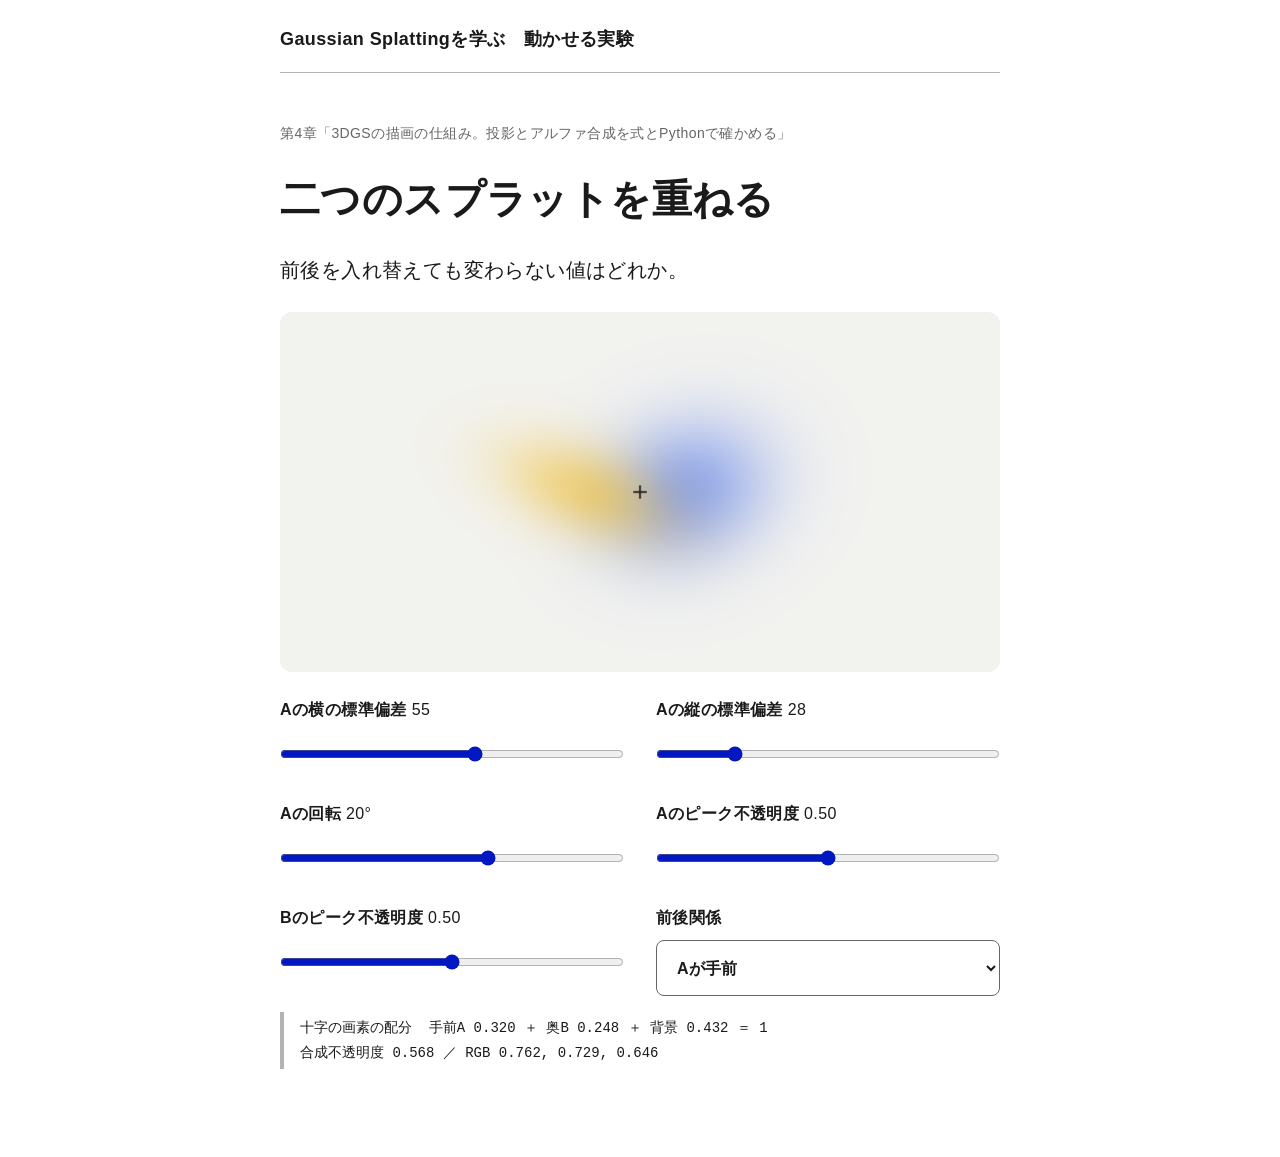
==== docs/lab/compositing/index.html @ 0bede8e3 "feat: add interactive labs and sample code for the Gaussian Splatting series Co-Authored-By: Claude " ====
<!doctype html>
<html lang="ja">
<head>
<meta charset="utf-8">
<meta name="viewport" content="width=device-width, initial-scale=1">
<meta name="color-scheme" content="light dark">
<title>二つのスプラットを重ねる | Gaussian Splattingを学ぶ</title>
<link rel="stylesheet" href="../../site.css">
</head>
<body>
<header class="site-header"><a class="site-title" href="../../">Gaussian Splattingを学ぶ　動かせる実験</a></header>
<main id="main">
<p class="eyebrow">第4章「3DGSの描画の仕組み。投影とアルファ合成を式とPythonで確かめる」</p>
<h1>二つのスプラットを重ねる</h1>
<p class="lead">前後を入れ替えても変わらない値はどれか。</p>
<div data-lab="compositing"><noscript>この実験にはJavaScriptが必要です。</noscript></div>
<script type="module">
import { mountLab } from '../../labs/loaders.mjs';
const host = document.querySelector('[data-lab]');
mountLab(host.dataset.lab, host);
</script>
</main>
</body>
</html>
---- docs/site.css ----
:root {
  color-scheme: light dark;
  --paper: light-dark(#ffffff, #1a1a1a);
  --ink: light-dark(#1a1a1a, #f2f2f2);
  --muted: light-dark(#666666, #b3b3b3);
  --line: light-dark(#b3b3b3, #666666);
  --wash: light-dark(#f2f2f2, #333333);
  --link: light-dark(#0017c1, #c5d7fb);
  --link-hover: light-dark(#00118f, #ffffff);
  --visited: light-dark(#8b008b, #ef95ef);
  --primary: #0017c1;
  --primary-hover: #00118f;
  --primary-active: #000071;
  --control-border: light-dark(#666666, #b3b3b3);
  --error: light-dark(#b90000, #ffaaaa);
  --font-sans: 'Noto Sans JP', -apple-system, BlinkMacSystemFont, 'Hiragino Kaku Gothic ProN', 'Yu Gothic', sans-serif;
  --font-mono: 'Noto Sans Mono', ui-monospace, SFMono-Regular, Menlo, monospace;
}
* { box-sizing: border-box; }
html { scroll-behavior: smooth; scroll-padding-top: 32px; }
body {
  margin: 0;
  background: var(--paper);
  color: var(--ink);
  font-family: var(--font-sans);
  font-size: 20px;
  line-height: 1.75;
  letter-spacing: .02em;
  overflow-wrap: anywhere;
}
a { color: var(--link); text-decoration-thickness: 1px; text-underline-offset: .2em; }
a:visited { color: var(--visited); }
a:hover { color: var(--link-hover); text-decoration-thickness: 3px; }
:focus-visible {
  outline: 4px solid #000000;
  outline-offset: 2px;
  box-shadow: 0 0 0 2px #ffd43d;
}
button, input, select { font: inherit; }
button, .button-primary {
  display: inline-flex;
  justify-content: center;
  align-items: center;
  min-height: 48px;
  max-width: 100%;
  border: 1px solid var(--link);
  border-radius: 8px;
  padding: 12px 24px;
  background: var(--paper);
  color: var(--link);
  font-size: 16px;
  font-weight: 700;
  line-height: 1.5;
  letter-spacing: .02em;
  text-align: center;
  cursor: pointer;
}
.button-primary, .button-primary:visited, button[type='submit'] {
  border: 4px double transparent;
  background: var(--primary);
  color: #ffffff;
  text-decoration: none;
}
.button-primary:hover, button[type='submit']:hover {
  background: var(--primary-hover);
  color: #ffffff;
  text-decoration: underline;
  text-decoration-thickness: 1px;
}
.button-primary:active, button[type='submit']:active { background: var(--primary-active); }
button:disabled {
  border-color: var(--line);
  background: var(--wash);
  color: var(--muted);
  cursor: not-allowed;
}
select, input[type='date'] {
  width: 100%;
  min-width: 0;
  min-height: 56px;
  border: 1px solid var(--control-border);
  border-radius: 8px;
  padding: 12px 16px;
  background: var(--paper);
  color: var(--ink);
  font-size: 16px;
  line-height: 1.5;
}
select:hover, input[type='date']:hover { border-color: var(--ink); }
input[type='checkbox'], input[type='radio'] {
  width: 24px;
  height: 24px;
  margin: 2px 0 0;
  flex: 0 0 24px;
  accent-color: var(--link);
}
input[type='range'] { width: 100%; min-width: 0; min-height: 44px; margin: 0; accent-color: var(--link); }
.site-header, main, .site-footer { width: min(100% - 64px, 720px); margin-inline: auto; }
.site-header {
  display: flex;
  flex-wrap: wrap;
  align-items: center;
  justify-content: space-between;
  gap: 8px 24px;
  border-bottom: 1px solid var(--line);
  padding-block: 24px 16px;
}
.site-title, .site-title:visited { color: var(--ink); font-size: 18px; font-weight: 700; text-decoration: none; }
.site-header nav { display: flex; flex-wrap: wrap; gap: 0 24px; font-size: 16px; }
.site-header nav a {
  display: inline-flex;
  align-items: center;
  min-height: 48px;
  border-bottom: 4px solid transparent;
  padding-top: 4px;
  color: var(--ink);
  text-decoration: none;
}
.site-header nav a:hover { border-bottom-color: var(--line); }
.site-header nav a[aria-current='page'] { border-bottom-color: var(--link); color: var(--link); font-weight: 700; }
main { padding-block: 48px 64px; }
h1, h2, h3 { font-weight: 700; line-height: 1.5; }
h1 { margin: 0 0 24px; font-size: 40px; letter-spacing: .01em; }
h2 { margin: 64px 0 24px; font-size: 32px; }
h3 { margin: 40px 0 16px; font-size: 24px; }
p { margin: 24px 0; }
li { margin-block: 8px; }
ul, ol { padding-left: 1.5em; }
.lead { font-size: 20px; line-height: 1.75; }
.fine, .eyebrow { color: var(--muted); font-size: 14px; line-height: 1.75; }
.eyebrow { margin-top: 0; }
.article-header .fine { margin-block: 16px; }
.start-links { display: flex; flex-wrap: wrap; align-items: center; gap: 16px 32px; margin-block: 32px 48px; font-size: 16px; }
.contents-part { margin-top: 48px; }
.contents-part h2 { margin: 0 0 16px; font-size: 24px; }
.chapter-list { margin: 0; padding: 0; list-style: none; }
.chapter-list li { display: grid; grid-template-columns: 32px minmax(0, 1fr) auto; align-items: baseline; gap: 16px; margin: 0; padding: 24px 0; border-top: 1px solid var(--line); }
.chapter-list a { display: inline-block; padding-block: 4px; font-size: 20px; font-weight: 700; }
.chapter-list p { margin: 8px 0 0; color: var(--muted); font-size: 16px; }
.chapter-list .chapter-labs, .chapter-list .chapter-labs a { display: inline; padding: 0; font-size: 14px; font-weight: 400; }
.hero-lab { margin-block: 32px 8px; }
.hero-lab canvas { cursor: grab; }
.chapter-number { color: var(--muted); font-size: 18px; font-variant-numeric: tabular-nums; }
.chapter-progress { color: var(--muted); font-size: 14px; white-space: nowrap; }
.toc { border-block: 1px solid var(--line); margin-block: 32px 40px; padding-block: 8px; font-size: 16px; }
summary { min-height: 48px; padding-block: 10px; font-weight: 700; cursor: pointer; }
summary:hover { text-decoration: underline; text-underline-offset: .2em; }
.toc ol { margin: 8px 0 16px; }
.prose { margin-top: 32px; }
.prose h2:first-child { margin-top: 24px; }
.prose img { max-width: 100%; height: auto; }
.prose p:has(> img) { overflow-x: auto; overscroll-behavior-x: contain; }
.prose p > img[src*="/figures/"], .prose p > img[src^="data:image/svg+xml"] { display: block; width: 720px; min-width: 720px; max-width: none; }
.figure-list { padding: 0; list-style: none; }
.figure-list > li { margin: 40px 0; }
.diagram-scroll { overflow-x: auto; overscroll-behavior-x: contain; }
.figure-list img { display: block; width: 720px; min-width: 720px; height: auto; }
.figure-list h2 { margin: 0 0 16px; font-size: 24px; }
/* 本文の強調（**…**）は、要点に引く黄色のマーカー。表の中も同じ */
.prose strong { font-weight: 700; background: linear-gradient(transparent 60%, light-dark(#f0b40080, #ffd24a55) 60%); }
.prose blockquote { margin: 32px 0; border-left: 4px solid var(--line); padding: 8px 24px; }
.prose blockquote p { margin-block: 8px; }
code { font-family: var(--font-mono); font-size: .85em; letter-spacing: 0; }
:not(pre) > code { border-radius: 4px; background: var(--wash); padding: .15em .3em; }
pre { max-width: 100%; overflow-x: auto; border: 1px solid var(--line); border-radius: 8px; padding: 24px; background: var(--wash) !important; line-height: 1.75; }
pre code { font-size: 16px; }
table { display: block; width: 100%; overflow-x: auto; border-collapse: collapse; margin-block: 32px; font-size: 16px; line-height: 1.75; }
td, th { min-width: 80px; word-break: auto-phrase; border-bottom: 1px solid var(--line); padding: 16px; text-align: left; vertical-align: top; }
th { background: var(--wash); font-weight: 700; }
.checkpoint-section { margin-top: 64px; border-top: 1px solid var(--line); padding-top: 8px; }
.checkpoint-section h2 { margin: 24px 0 16px; font-size: 24px; }
.checkpoints { display: grid; gap: 8px; }
.checkpoints label, .task-check, .quiz-option { display: flex; align-items: flex-start; gap: 16px; min-height: 48px; padding-block: 8px; font-size: 17px; cursor: pointer; }
.chapter-nav { display: grid; grid-template-columns: minmax(0, 1fr) minmax(0, 1fr); gap: 32px; margin-top: 48px; border-top: 1px solid var(--line); padding-top: 24px; font-size: 16px; }
.chapter-nav a { display: inline-block; min-height: 48px; padding-block: 8px; }
.chapter-nav > div:last-child { text-align: right; }
.site-footer { display: flex; flex-wrap: wrap; justify-content: space-between; gap: 16px; border-top: 1px solid var(--line); padding-block: 24px 48px; color: var(--muted); font-size: 14px; }
.reference-list { margin: 0; padding: 0; list-style: none; }
.reference-list li { margin: 0; padding-block: 24px; border-bottom: 1px solid var(--line); }
.reference-list h2 { margin: 0; font-size: 20px; }
.reference-list p { margin-bottom: 0; font-size: 16px; }
[role='alert'] { color: var(--error); font-size: 16px; font-weight: 700; }
.skip { position: absolute; left: -100vw; }
.skip:focus { left: 16px; top: 8px; z-index: 10; padding: 8px 16px; background: #ffd43d; color: #000000; }
.controls { display: grid; grid-template-columns: repeat(2, minmax(0, 1fr)); gap: 24px 32px; margin-block: 32px; }
.controls label { display: flex; flex-direction: column; gap: 8px; min-width: 0; font-size: 16px; font-weight: 700; }
.controls output { font-weight: 400; font-variant-numeric: tabular-nums; }
.lab-frame { overflow: hidden; border-radius: 12px; }
.lab-frame canvas { display: block; width: 100%; height: auto; }
.lab-readout { font-family: var(--font-mono); font-size: 14px; line-height: 1.75; letter-spacing: 0; }
.lab-widget { margin-block: 24px; }
.lab-widget .controls { margin-block: 24px 16px; }
.lab-widget figure { margin: 0; min-width: 0; }
.lab-widget figure canvas { display: block; width: 100%; height: auto; border-radius: 8px; }
.lab-widget figcaption { margin-top: 4px; color: var(--muted); font-size: 14px; }
.lab-pixels { image-rendering: pixelated; }
.lab-trio { display: grid; grid-template-columns: repeat(3, minmax(0, 1fr)); gap: 16px; margin-bottom: 16px; }
.lab-pair { display: grid; grid-template-columns: repeat(2, minmax(0, 240px)); gap: 24px; }
.lab-actions { display: flex; flex-wrap: wrap; align-items: center; gap: 16px 24px; margin-block: 16px; }
.lab-toggle { display: inline-flex; flex-direction: row !important; align-items: center; gap: 8px !important; min-height: 48px; font-size: 16px; font-weight: 400 !important; cursor: pointer; }
.lab-readout { margin: 16px 0 0; border: 0; border-left: 4px solid var(--line); border-radius: 0; padding: 4px 16px; background: none !important; white-space: pre-wrap; }
.still .site-header, .still .site-footer, .still .skip, .still main > :not([data-lab]), .still .controls, .still .lab-actions { display: none; }
.still main { width: 720px; margin: 0; padding: 0; }
.still .lab-widget { margin: 0; padding-bottom: 8px; }
.lab-embed { margin: 40px 0; border-block: 1px solid var(--line); padding-block: 16px 24px; }
.lab-embed > figcaption { font-size: 16px; font-weight: 700; }
.lab-list { margin: 40px 0 0; padding: 0; list-style: none; }
.lab-list li { margin: 0; border-top: 1px solid var(--line); padding-block: 24px; }
.lab-list a { font-size: 20px; font-weight: 700; }
.lab-list p { margin: 8px 0 0; font-size: 16px; }
.summary { margin-block: 16px; border-left: 4px solid var(--line); padding-left: 36px; font-size: 17px; }
.glossary > div { border-top: 1px solid var(--line); padding-block: 16px; }
.glossary dt { font-weight: 700; }
.glossary dt span { margin-left: 8px; color: var(--muted); font-size: 14px; font-weight: 400; }
.glossary dd { margin: 4px 0 0; font-size: 17px; }
.task-group { border-top: 1px solid var(--line); padding-block: 16px; }
.task-group h2 { margin-top: 24px; font-size: 24px; }
.task-list { margin: 0; padding: 0; list-style: none; }
.task-list > li { margin-block: 24px; }
.task-meta { color: var(--muted); font-size: 14px; }
.task-links { display: flex; flex-wrap: wrap; gap: 8px 24px; padding-left: 40px; font-size: 16px; }
.task-note { margin: 8px 0; padding-left: 40px; color: var(--muted); font-size: 16px; }
.quiz-question { min-width: 0; margin: 32px 0; border: 0; border-top: 1px solid var(--line); padding: 16px 0 0; }
.quiz-question legend { max-width: 100%; padding: 0 8px 0 0; font-size: 20px; font-weight: 700; }
.quiz-option { margin-block: 8px; }
.quiz-feedback { font-size: 16px; }
.quiz-feedback::before { content: attr(data-result) '。'; font-weight: 700; }
.quiz-actions { display: flex; flex-wrap: wrap; align-items: center; gap: 24px; font-size: 17px; }
[hidden] { display: none !important; }
@media (prefers-color-scheme: dark) {
  .astro-code, .astro-code span { color: var(--shiki-dark) !important; }
}
@media (max-width: 600px) {
  body { font-size: 17px; }
  .site-header, main, .site-footer { width: calc(100% - 32px); }
  .site-header { padding-block: 16px 8px; }
  .site-header nav { gap: 0 24px; }
  main { padding-block: 32px 48px; }
  h1 { font-size: 32px; }
  h2 { margin-top: 48px; font-size: 28px; }
  h3 { font-size: 22px; }
  .lead { font-size: 18px; }
  .chapter-list li { grid-template-columns: 24px minmax(0, 1fr); gap: 8px 16px; }
  .chapter-list a { font-size: 18px; }
  .chapter-progress { grid-column: 2; }
  .controls { grid-template-columns: 1fr; gap: 24px; }
  .lab-trio { gap: 8px; }
  .chapter-nav { gap: 16px; }
  pre, td, th { padding: 16px; }
  pre code { font-size: 14px; }
  .quiz-question legend { font-size: 18px; }
}
@media (prefers-reduced-motion: reduce) { html { scroll-behavior: auto; } }
@media (forced-colors: active) {
  :focus-visible { outline: 4px solid CanvasText; box-shadow: none; }
  .button-primary, .button-primary:visited, button { background: ButtonFace; color: ButtonText; border: 2px solid ButtonText; }
  a { color: LinkText; }
  a:visited { color: VisitedText; }
  button:disabled { color: GrayText; border-color: GrayText; }
  .site-header nav a[aria-current='page'] { border-bottom-color: Highlight; }
}
@media print {
  :root { color-scheme: light; }
  body { font-size: 11pt; line-height: 1.7; }
  .site-header, .site-footer, .toc, .chapter-nav, .controls, .start-links, .skip, .lab-embed, .lab-widget { display: none; }
  main { width: 100%; max-width: none; padding: 0; }
  h1 { font-size: 24pt; }
  h2 { font-size: 18pt; }
  h3 { font-size: 14pt; }
  a, a:visited { color: inherit; }
  pre { white-space: pre-wrap; overflow-wrap: anywhere; }
  .astro-code, .astro-code span { color: var(--ink) !important; }
  h2, h3 { break-after: avoid; }
  .checkpoint-section { break-inside: avoid; }
  .prose p:has(> img) { overflow: visible; break-inside: avoid; }
  .prose p > img[src*="/figures/"], .prose p > img[src^="data:image/svg+xml"] { width: 100%; min-width: 0; max-width: 100%; }
  .diagram-scroll { overflow: visible; break-inside: avoid; }
  .figure-list img { width: 100%; min-width: 0; max-width: 100%; }
}
.prose figure { margin: 2rem 0; }
.prose figcaption { margin-top: .6rem; font-size: .875rem; line-height: 1.7; color: var(--muted, #787c7b); text-align: center; }
.prose .math { margin: 1.5rem 0; overflow-x: auto; }
.prose rt { font-size: .5em; }
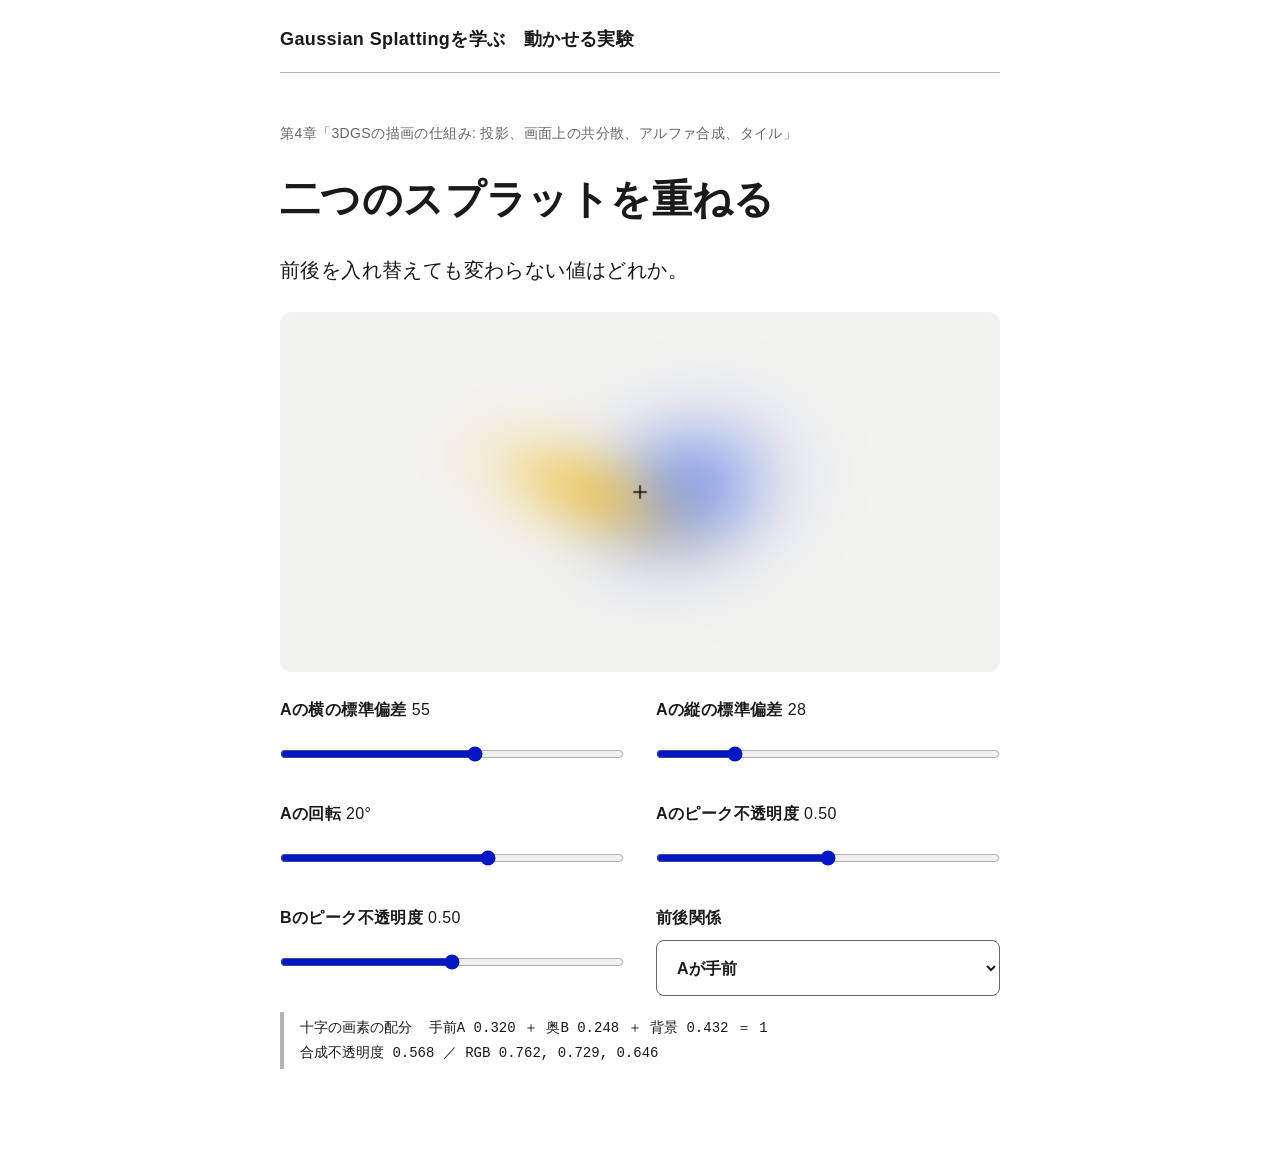
==== commit 973c23c7: "feat: add 3D training, tiny 4D and a PyTorch 3DGS for a real scene - code/ch05_train3d.py: train 3D " ====
--- a/docs/lab/compositing/index.html
+++ b/docs/lab/compositing/index.html
@@ -10,7 +10,7 @@
 <body>
 <header class="site-header"><a class="site-title" href="../../">Gaussian Splattingを学ぶ　動かせる実験</a></header>
 <main id="main">
-<p class="eyebrow">第4章「3DGSの描画の仕組み。投影とアルファ合成を式とPythonで確かめる」</p>
+<p class="eyebrow">第4章「3DGSの描画の仕組み: 投影、画面上の共分散、アルファ合成、タイル」</p>
 <h1>二つのスプラットを重ねる</h1>
 <p class="lead">前後を入れ替えても変わらない値はどれか。</p>
 <div data-lab="compositing"><noscript>この実験にはJavaScriptが必要です。</noscript></div>
--- a/docs/site.css
+++ b/docs/site.css
@@ -199,9 +199,12 @@
 .lab-actions { display: flex; flex-wrap: wrap; align-items: center; gap: 16px 24px; margin-block: 16px; }
 .lab-toggle { display: inline-flex; flex-direction: row !important; align-items: center; gap: 8px !important; min-height: 48px; font-size: 16px; font-weight: 400 !important; cursor: pointer; }
 .lab-readout { margin: 16px 0 0; border: 0; border-left: 4px solid var(--line); border-radius: 0; padding: 4px 16px; background: none !important; white-space: pre-wrap; }
-.still .site-header, .still .site-footer, .still .skip, .still main > :not([data-lab]), .still .controls, .still .lab-actions { display: none; }
-.still main { width: 720px; margin: 0; padding: 0; }
-.still .lab-widget { margin: 0; padding-bottom: 8px; }
+/* 読み出し（数値の文字）は画像に入れない。数値は本文とキャプションに書く */
+.still .site-header, .still .site-footer, .still .skip, .still main > :not([data-lab]), .still .controls, .still .lab-actions, .still .lab-readout { display: none; }
+/* 画像の地を絵と同じ色（src/labs/ui.mjs の LIGHT.paper）で埋めて、角の外に白が残らないようにする。noteの暗い画面では白い角が目立つ */
+.still body { background: #f2f2ef; }
+.still main { width: 620px; margin: 0; padding: 0; } /* noteが表示する幅。scripts/export-note-images.mjs と export-lab-gifs.mjs もこの幅で撮る */
+.still .lab-widget { margin: 0; padding: 15px; } /* 59分割グリッドの余白。絵と文字が画像の端に付かないようにする */
 .lab-embed { margin: 40px 0; border-block: 1px solid var(--line); padding-block: 16px 24px; }
 .lab-embed > figcaption { font-size: 16px; font-weight: 700; }
 .lab-list { margin: 40px 0 0; padding: 0; list-style: none; }
